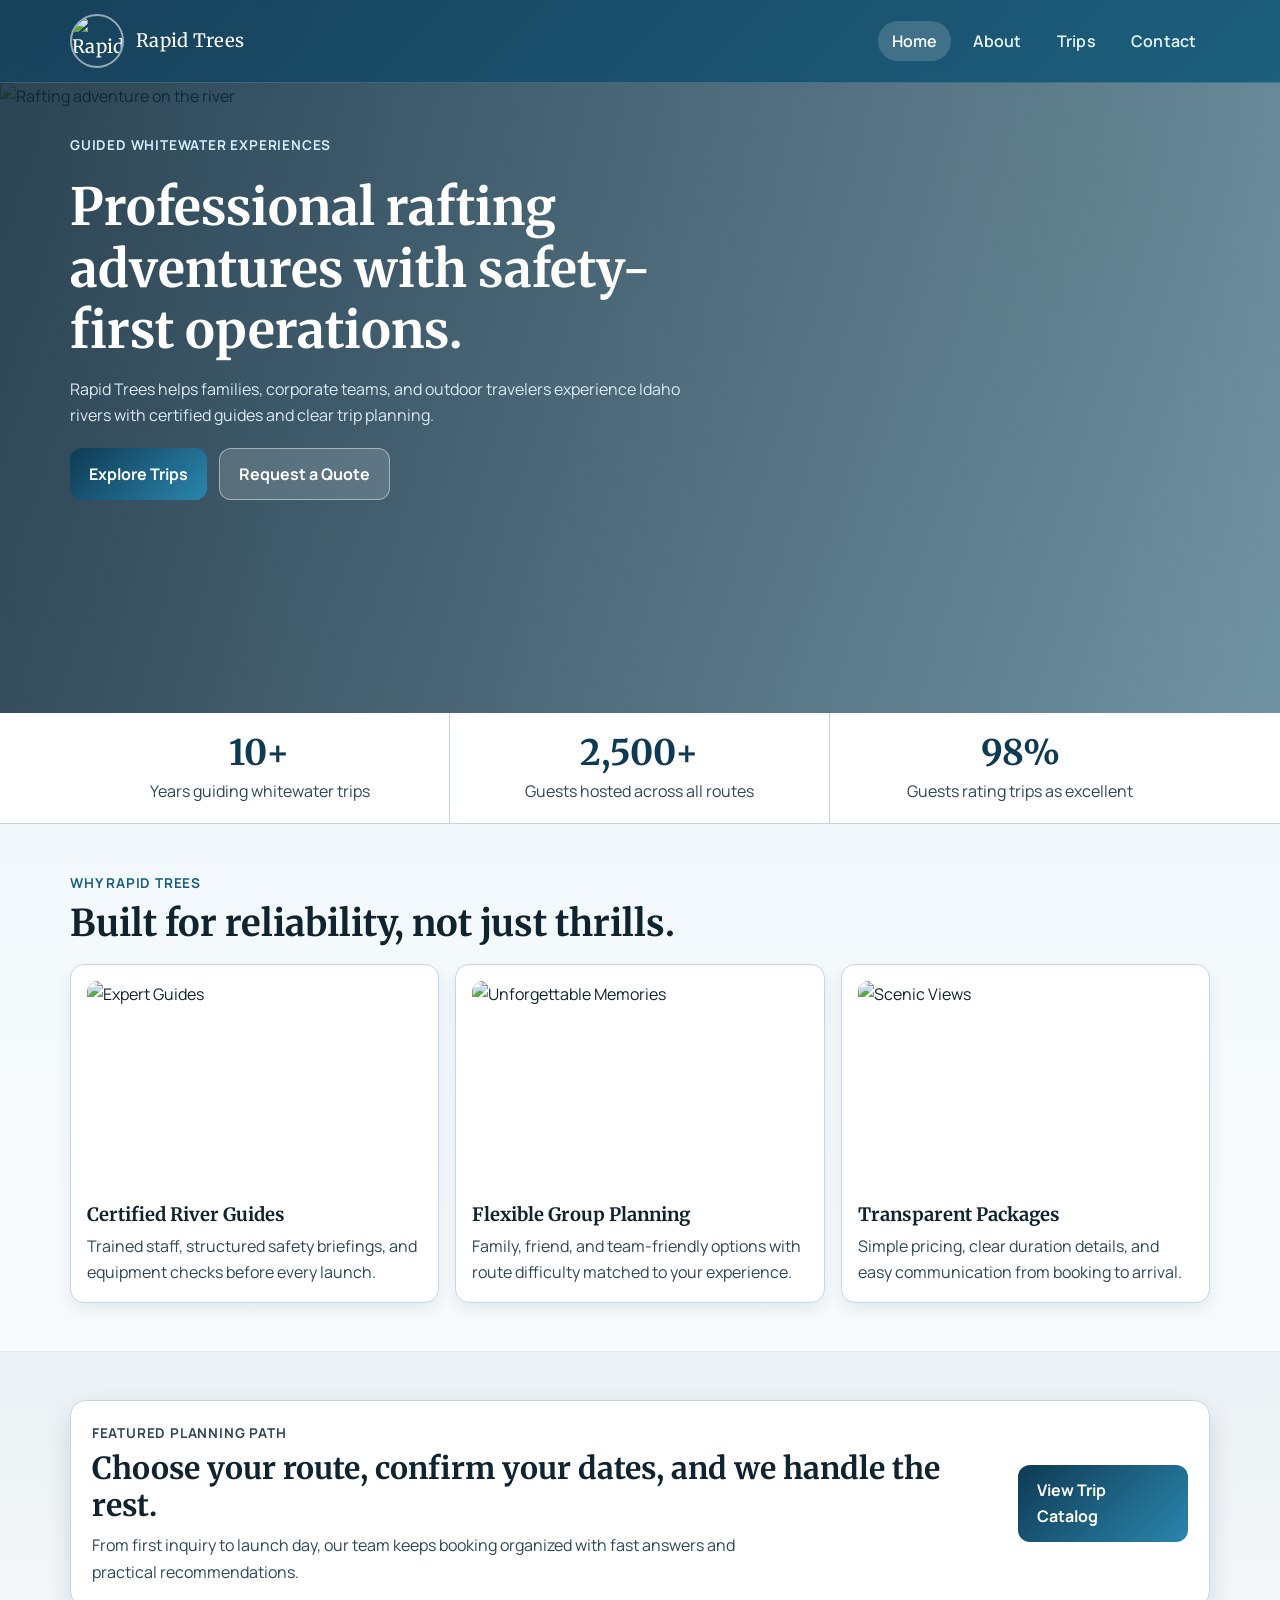
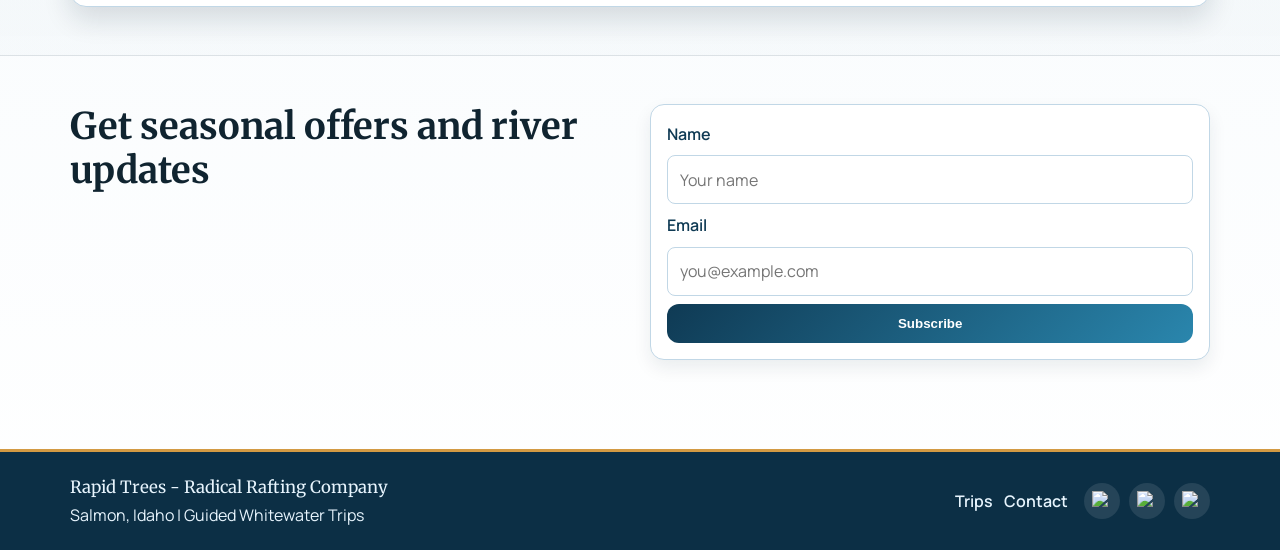
==== wwr/index.html @ a981e46c "updating the repo with more business like style." ====
<!DOCTYPE html>
<html lang="en">

<head>
    <meta charset="UTF-8">
    <meta name="viewport" content="width=device-width, initial-scale=1.0">
    <meta name="description"
      content="Rapid Trees Rafting offers professionally guided whitewater trips for families, teams, and adventure groups.">
    <meta name="author" content="Luciano Armando Vilete">
    <link rel="preconnect" href="https://fonts.googleapis.com">
    <link rel="preconnect" href="https://fonts.gstatic.com" crossorigin>
    <link
      href="https://fonts.googleapis.com/css2?family=Manrope:wght@400;500;600;700&family=Merriweather:wght@700&display=swap"
      rel="stylesheet">
    <link rel="stylesheet" href="styles/rafting.css">
    <title>Rapid Trees Rafting | Professional River Adventures</title>
</head>

<body>
    <header class="site-header">
        <div class="container header-content">
            <a class="logo" href="index.html">
                <img src="images/z-rapids-trees.jpg" alt="Rapid Trees logo">
                <span>Rapid Trees</span>
            </a>
            <nav class="site-nav" aria-label="Primary Navigation">
                <ul>
                    <li><a class="active" href="index.html">Home</a></li>
                    <li><a href="about.html">About</a></li>
                    <li><a href="trips.html">Trips</a></li>
                    <li><a href="contact.html">Contact</a></li>
                </ul>
            </nav>
        </div>
    </header>

    <main>
        <section class="home-hero">
            <img src="images/rafting27_1024.webp" alt="Rafting adventure on the river">
            <div class="hero-overlay"></div>
            <div class="container hero-content">
                <p class="eyebrow">Guided Whitewater Experiences</p>
                <h1>Professional rafting adventures with safety-first operations.</h1>
                <p>Rapid Trees helps families, corporate teams, and outdoor travelers experience Idaho rivers with
                    certified guides and clear trip planning.</p>
                <div class="hero-actions">
                    <a href="trips.html" class="btn btn-primary">Explore Trips</a>
                    <a href="contact.html" class="btn btn-outline">Request a Quote</a>
                </div>
            </div>
        </section>

        <section class="kpi-strip">
            <div class="container kpi-grid">
                <article>
                    <h2>10+</h2>
                    <p>Years guiding whitewater trips</p>
                </article>
                <article>
                    <h2>2,500+</h2>
                    <p>Guests hosted across all routes</p>
                </article>
                <article>
                    <h2>98%</h2>
                    <p>Guests rating trips as excellent</p>
                </article>
            </div>
        </section>

        <section class="section container">
            <div class="section-heading">
                <p class="eyebrow">Why Rapid Trees</p>
                <h2>Built for reliability, not just thrills.</h2>
            </div>
            <div class="feature-grid">
                <article class="feature-card">
                    <img src="images/rafting43_600.webp" alt="Expert Guides">
                    <h3>Certified River Guides</h3>
                    <p>Trained staff, structured safety briefings, and equipment checks before every launch.</p>
                </article>
                <article class="feature-card">
                    <img src="images/happy-adventurers.jpg" alt="Unforgettable Memories">
                    <h3>Flexible Group Planning</h3>
                    <p>Family, friend, and team-friendly options with route difficulty matched to your experience.</p>
                </article>
                <article class="feature-card">
                    <img src="images/z-rapids-trees.jpg" alt="Scenic Views">
                    <h3>Transparent Packages</h3>
                    <p>Simple pricing, clear duration details, and easy communication from booking to arrival.</p>
                </article>
            </div>
        </section>

        <section class="section section-muted">
            <div class="container split-panel">
                <div>
                    <p class="eyebrow">Featured Planning Path</p>
                    <h2>Choose your route, confirm your dates, and we handle the rest.</h2>
                    <p>From first inquiry to launch day, our team keeps booking organized with fast answers and
                        practical recommendations.</p>
                </div>
                <a href="trips.html" class="btn btn-primary">View Trip Catalog</a>
            </div>
        </section>

        <section class="section container newsletter">
            <div class="section-heading">
                <h2>Get seasonal offers and river updates</h2>
            </div>
            <form action="#" method="get">
                <label for="news-name">Name</label>
                <input type="text" id="news-name" name="news-name" required placeholder="Your name">
                <label for="news-email">Email</label>
                <input type="email" id="news-email" name="news-email" required placeholder="you@example.com">
                <button type="submit" class="btn btn-primary">Subscribe</button>
            </form>
        </section>
    </main>

    <footer class="site-footer">
        <div class="container footer-content">
            <div>
                <p class="footer-brand">Rapid Trees - Radical Rafting Company</p>
                <p>Salmon, Idaho | Guided Whitewater Trips</p>
            </div>
            <div class="footer-links">
                <a href="trips.html">Trips</a>
                <a href="contact.html">Contact</a>
            </div>
            <nav class="socialmedia" aria-label="Social Media">
                <a href="https://linkedin.com" target="_blank" rel="noopener noreferrer"><img
                      src="images/linkedin-logo.png" alt="LinkedIn"></a>
                <a href="https://instagram.com" target="_blank" rel="noopener noreferrer"><img
                      src="images/instagram-logo.png" alt="Instagram"></a>
                <a href="https://facebook.com" target="_blank" rel="noopener noreferrer"><img
                      src="images/facebook-logo.png" alt="Facebook"></a>
            </nav>
        </div>
    </footer>
</body>

</html>
---- wwr/styles/rafting.css ----
:root {
    --ink-900: #102430;
    --ink-700: #2e4757;
    --brand-900: #0f3a54;
    --brand-700: #1a5f82;
    --brand-500: #2a86ad;
    --accent: #d39a43;
    --surface-50: #f4f9fc;
    --surface-100: #eaf3fa;
    --surface-200: #d7e8f3;
    --panel: #ffffff;
    --line: #c1d7e6;
    --shadow: 0 12px 28px rgb(16 36 48 / 14%);
    --container: min(1140px, 92vw);
}

* {
    margin: 0;
    padding: 0;
    box-sizing: border-box;
}

body {
    font-family: "Manrope", "Segoe UI", sans-serif;
    color: var(--ink-900);
    line-height: 1.65;
    background:
        radial-gradient(circle at 12% 0%, rgb(42 134 173 / 12%), transparent 32%),
        radial-gradient(circle at 85% 8%, rgb(211 154 67 / 12%), transparent 30%),
        linear-gradient(180deg, var(--surface-100) 0%, var(--surface-50) 46%, #ffffff 100%);
}

img {
    max-width: 100%;
    display: block;
}

a {
    color: inherit;
}

h1,
h2,
h3 {
    font-family: "Merriweather", "Georgia", serif;
    line-height: 1.2;
    color: var(--ink-900);
}

.container {
    width: var(--container);
    margin: 0 auto;
}

.site-header {
    position: sticky;
    top: 0;
    z-index: 40;
    background: linear-gradient(135deg, rgb(15 58 84 / 96%), rgb(20 88 120 / 96%));
    border-bottom: 1px solid rgb(255 255 255 / 16%);
    backdrop-filter: blur(4px);
}

.header-content {
    min-height: 82px;
    display: flex;
    align-items: center;
    justify-content: space-between;
    gap: 1rem;
}

.logo {
    display: inline-flex;
    align-items: center;
    gap: 0.75rem;
    color: #fff;
    text-decoration: none;
    font-family: "Merriweather", "Georgia", serif;
    font-size: 1.15rem;
    letter-spacing: 0.3px;
}

.logo img {
    width: 54px;
    height: 54px;
    border-radius: 50%;
    border: 2px solid rgb(255 255 255 / 55%);
    object-fit: cover;
}

.site-nav ul {
    list-style: none;
    display: flex;
    flex-wrap: wrap;
    gap: 0.5rem;
}

.site-nav a {
    display: inline-block;
    padding: 0.45rem 0.85rem;
    text-decoration: none;
    border-radius: 999px;
    color: #e9f7ff;
    font-weight: 600;
    letter-spacing: 0.2px;
    transition: background-color 220ms ease, color 220ms ease;
}

.site-nav a:hover,
.site-nav a:focus-visible {
    background-color: rgb(211 154 67 / 95%);
    color: #12212d;
    outline: none;
}

.site-nav a.active {
    background-color: rgb(255 255 255 / 16%);
    color: #fff;
}

.section {
    padding: 3rem 0;
}

.section-muted {
    background: linear-gradient(180deg, rgb(15 58 84 / 5%), rgb(26 95 130 / 2%));
    border-top: 1px solid rgb(16 36 48 / 8%);
    border-bottom: 1px solid rgb(16 36 48 / 8%);
}

.section-heading {
    margin-bottom: 1.2rem;
}

.section-heading h2 {
    font-size: clamp(1.7rem, 3.1vw, 2.3rem);
}

.eyebrow {
    text-transform: uppercase;
    letter-spacing: 0.8px;
    font-weight: 700;
    font-size: 0.85rem;
    color: var(--brand-700);
    margin-bottom: 0.4rem;
}

.btn {
    display: inline-flex;
    align-items: center;
    justify-content: center;
    text-decoration: none;
    border: 0;
    border-radius: 12px;
    padding: 0.75rem 1.2rem;
    font-weight: 700;
    cursor: pointer;
    transition: transform 200ms ease, box-shadow 200ms ease, background-color 200ms ease;
}

.btn:hover,
.btn:focus-visible {
    transform: translateY(-2px);
    box-shadow: 0 8px 18px rgb(16 36 48 / 16%);
    outline: none;
}

.btn-primary {
    background: linear-gradient(135deg, var(--brand-900), var(--brand-500));
    color: #fff;
}

.btn-outline {
    background: rgb(255 255 255 / 15%);
    color: #fff;
    border: 1px solid rgb(255 255 255 / 45%);
}

.full-width {
    width: 100%;
}

.home-hero {
    position: relative;
    min-height: clamp(460px, 70vh, 680px);
    overflow: hidden;
}

.home-hero > img {
    position: absolute;
    inset: 0;
    width: 100%;
    height: 100%;
    object-fit: cover;
}

.hero-overlay {
    position: absolute;
    inset: 0;
    background: linear-gradient(100deg, rgb(11 37 53 / 84%), rgb(19 76 104 / 58%));
}

.hero-content {
    position: relative;
    z-index: 1;
    height: 100%;
    display: flex;
    flex-direction: column;
    justify-content: center;
    gap: 0.9rem;
    color: #f3fbff;
    padding: 3.2rem 0;
}

.hero-content .eyebrow {
    color: #d2ecff;
}

.hero-content h1 {
    color: #fff;
    font-size: clamp(2rem, 4vw, 3.3rem);
    max-width: 18ch;
}

.hero-content p {
    max-width: 62ch;
    color: #dbeaf3;
}

.hero-actions {
    margin-top: 0.3rem;
    display: flex;
    flex-wrap: wrap;
    gap: 0.7rem;
}

.kpi-strip {
    background: #fff;
    border-bottom: 1px solid var(--line);
}

.kpi-grid {
    display: grid;
    grid-template-columns: repeat(3, 1fr);
}

.kpi-grid article {
    text-align: center;
    padding: 1.2rem 0.9rem;
    border-right: 1px solid var(--line);
}

.kpi-grid article:last-child {
    border-right: 0;
}

.kpi-grid h2 {
    font-size: clamp(1.65rem, 3vw, 2.2rem);
    color: var(--brand-900);
    margin-bottom: 0.2rem;
}

.kpi-grid p {
    color: var(--ink-700);
}

.feature-grid {
    display: grid;
    grid-template-columns: repeat(3, 1fr);
    gap: 1rem;
}

.feature-card {
    background: var(--panel);
    border: 1px solid var(--line);
    border-radius: 14px;
    padding: 1rem;
    box-shadow: 0 7px 16px rgb(16 36 48 / 8%);
    transition: transform 220ms ease, box-shadow 220ms ease;
}

.feature-card:hover {
    transform: translateY(-4px);
    box-shadow: 0 12px 22px rgb(16 36 48 / 15%);
}

.feature-card img {
    width: 100%;
    aspect-ratio: 16 / 10;
    object-fit: cover;
    border-radius: 10px;
    margin-bottom: 0.8rem;
}

.feature-card h3 {
    margin-bottom: 0.45rem;
    font-size: 1.15rem;
}

.feature-card p {
    color: var(--ink-700);
}

.split-panel {
    background: #fff;
    border: 1px solid var(--line);
    border-radius: 16px;
    box-shadow: var(--shadow);
    padding: 1.3rem;
    display: flex;
    align-items: center;
    justify-content: space-between;
    gap: 1rem;
}

.split-panel h2 {
    margin-bottom: 0.55rem;
    font-size: clamp(1.4rem, 2.6vw, 1.9rem);
}

.split-panel p {
    color: var(--ink-700);
    max-width: 70ch;
}

.newsletter {
    display: grid;
    grid-template-columns: 1fr 1fr;
    gap: 1.3rem;
    align-items: start;
}

.newsletter form {
    background: #fff;
    border: 1px solid var(--line);
    border-radius: 14px;
    box-shadow: 0 8px 18px rgb(16 36 48 / 8%);
    padding: 1rem;
    display: grid;
    gap: 0.5rem;
}

.newsletter label {
    font-weight: 600;
    color: var(--brand-900);
}

.newsletter input {
    border: 1px solid var(--line);
    border-radius: 8px;
    padding: 0.65rem 0.7rem;
    font: inherit;
}

.newsletter input:focus-visible {
    outline: 2px solid rgb(42 134 173 / 42%);
    border-color: var(--brand-500);
}

.page-banner {
    padding: 3.1rem 0;
    background:
        linear-gradient(100deg, rgb(15 58 84 / 90%), rgb(26 95 130 / 86%)),
        linear-gradient(180deg, var(--brand-900), var(--brand-700));
    color: #f4fbff;
}

.page-banner h1 {
    font-size: clamp(2rem, 4vw, 2.9rem);
    color: #fff;
    margin-bottom: 0.6rem;
}

.page-banner p {
    max-width: 66ch;
    color: #d8ebf7;
}

.page-banner .eyebrow {
    color: #dbecf8;
}

.about-grid {
    display: grid;
    grid-template-columns: 1fr 1fr;
    gap: 1.3rem;
    align-items: center;
}

.about-grid img {
    border-radius: 14px;
    border: 1px solid var(--line);
    box-shadow: var(--shadow);
}

.about-grid article p {
    color: var(--ink-700);
    margin-top: 0.7rem;
}

.value-grid {
    display: grid;
    grid-template-columns: repeat(3, 1fr);
    gap: 1rem;
}

.value-card {
    background: #fff;
    border: 1px solid var(--line);
    border-radius: 12px;
    padding: 1rem;
}

.value-card h3 {
    margin-bottom: 0.4rem;
    font-size: 1.15rem;
}

.value-card p {
    color: var(--ink-700);
}

.adventure-grid {
    display: grid;
    grid-template-columns: repeat(5, 1fr);
    gap: 0.8rem;
}

.adventure-grid figure {
    background: #fff;
    border: 1px solid var(--line);
    border-radius: 11px;
    overflow: hidden;
}

.adventure-grid img {
    width: 100%;
    height: 150px;
    object-fit: cover;
}

.adventure-grid figcaption {
    padding: 0.6rem;
    font-size: 0.93rem;
    font-weight: 600;
    color: var(--ink-700);
}

.trips-grid {
    display: grid;
    grid-template-columns: repeat(3, 1fr);
    gap: 1rem;
}

.trip-card {
    background: #fff;
    border: 1px solid var(--line);
    border-radius: 14px;
    overflow: hidden;
    box-shadow: 0 8px 18px rgb(16 36 48 / 9%);
}

.trip-card img {
    width: 100%;
    height: 220px;
    object-fit: cover;
}

.trip-info {
    padding: 1rem;
}

.trip-head {
    display: flex;
    align-items: center;
    justify-content: space-between;
    gap: 0.65rem;
    margin-bottom: 0.45rem;
}

.trip-head h2 {
    font-size: 1.35rem;
}

.trip-info p {
    color: var(--ink-700);
}

.trip-info ul {
    margin-top: 0.6rem;
    padding-left: 1.1rem;
    color: var(--ink-900);
}

.trip-info li {
    margin-bottom: 0.25rem;
}

.badge {
    border-radius: 999px;
    padding: 0.28rem 0.65rem;
    font-size: 0.78rem;
    font-weight: 700;
    color: #fff;
    white-space: nowrap;
}

.level-easy {
    background-color: #2f9258;
}

.level-medium {
    background-color: #9f701e;
}

.level-hard {
    background-color: #a53f3a;
}

.table-wrap {
    overflow-x: auto;
}

.table-wrap h2 {
    margin-bottom: 0.9rem;
}

table {
    width: 100%;
    border-collapse: collapse;
    background: #fff;
    border: 1px solid var(--line);
    box-shadow: 0 8px 16px rgb(16 36 48 / 8%);
}

th,
td {
    text-align: left;
    padding: 0.75rem 0.8rem;
    border-bottom: 1px solid var(--line);
}

th {
    background-color: var(--brand-900);
    color: #fff;
}

tr:nth-child(even) {
    background-color: #f8fcff;
}

.booking-panel {
    background: #fff;
    border: 1px solid var(--line);
    border-left: 5px solid var(--accent);
    border-radius: 14px;
    box-shadow: var(--shadow);
    padding: 1.2rem;
}

.booking-panel h2 {
    margin-bottom: 0.5rem;
}

.booking-panel p {
    color: var(--ink-700);
    margin-bottom: 1rem;
}

.contact-layout {
    display: grid;
    grid-template-columns: 1fr 1fr;
    gap: 1rem;
    align-items: start;
}

.info-panel,
.form-panel {
    background: #fff;
    border: 1px solid var(--line);
    border-radius: 14px;
    padding: 1rem;
    box-shadow: 0 8px 16px rgb(16 36 48 / 8%);
}

.info-panel h2,
.form-panel h2 {
    margin-bottom: 0.6rem;
}

address {
    font-style: normal;
    color: var(--ink-700);
}

address a {
    color: var(--brand-900);
    font-weight: 700;
    text-decoration-color: rgb(15 58 84 / 35%);
    text-underline-offset: 3px;
}

.map-container {
    margin-top: 0.85rem;
}

.map-container iframe {
    width: 100%;
    border: 1px solid var(--line);
    border-radius: 10px;
}

.form-row {
    margin-bottom: 0.7rem;
}

.form-row label,
.checkbox-row label,
.radio-group legend {
    font-weight: 600;
    color: var(--brand-900);
}

.form-row input,
.form-row textarea {
    width: 100%;
    border: 1px solid var(--line);
    border-radius: 8px;
    padding: 0.62rem 0.66rem;
    font: inherit;
}

.form-row textarea {
    resize: vertical;
}

.form-row input:focus-visible,
.form-row textarea:focus-visible {
    outline: 2px solid rgb(42 134 173 / 35%);
    border-color: var(--brand-500);
}

.radio-group {
    border: 1px solid var(--line);
    border-radius: 10px;
    padding: 0.7rem;
    margin-bottom: 0.8rem;
}

.radio-group label {
    display: block;
    color: var(--ink-700);
    margin-top: 0.4rem;
}

.radio-group input,
.checkbox-row input {
    margin-right: 0.35rem;
}

.checkbox-row {
    margin-bottom: 0.85rem;
}

.serve-grid {
    display: grid;
    grid-template-columns: repeat(3, 1fr);
    gap: 0.8rem;
}

.serve-grid img {
    width: 100%;
    height: 220px;
    object-fit: cover;
    border-radius: 12px;
    border: 1px solid var(--line);
}

.site-footer {
    background: #0c2f45;
    color: #e7f4fd;
    border-top: 3px solid var(--accent);
    margin-top: 2.6rem;
}

.footer-content {
    min-height: 98px;
    display: grid;
    grid-template-columns: 1.2fr auto auto;
    gap: 1rem;
    align-items: center;
    padding: 1rem 0;
}

.footer-brand {
    font-family: "Merriweather", "Georgia", serif;
    font-size: 1.05rem;
}

.footer-links {
    display: flex;
    gap: 0.7rem;
    flex-wrap: wrap;
}

.footer-links a {
    color: #e7f4fd;
    text-decoration: none;
    font-weight: 600;
}

.footer-links a:hover,
.footer-links a:focus-visible {
    text-decoration: underline;
    text-underline-offset: 3px;
}

.socialmedia {
    display: flex;
    gap: 0.55rem;
}

.socialmedia a {
    width: 36px;
    height: 36px;
    display: inline-flex;
    align-items: center;
    justify-content: center;
    border-radius: 50%;
    background-color: rgb(255 255 255 / 10%);
}

.socialmedia a:hover,
.socialmedia a:focus-visible {
    background-color: rgb(255 255 255 / 22%);
    outline: none;
}

.socialmedia img {
    width: 20px;
    height: 20px;
}

@media (max-width: 980px) {
    .header-content {
        min-height: auto;
        padding: 0.8rem 0;
        flex-direction: column;
        align-items: flex-start;
    }

    .feature-grid,
    .value-grid {
        grid-template-columns: repeat(2, 1fr);
    }

    .newsletter,
    .about-grid,
    .trips-grid,
    .contact-layout {
        grid-template-columns: 1fr;
    }

    .adventure-grid {
        grid-template-columns: repeat(3, 1fr);
    }

    .split-panel {
        flex-direction: column;
        align-items: flex-start;
    }

    .footer-content {
        grid-template-columns: 1fr;
        align-items: flex-start;
    }
}

@media (max-width: 680px) {
    .site-nav ul {
        width: 100%;
        gap: 0.4rem;
    }

    .site-nav a {
        font-size: 0.93rem;
    }

    .home-hero {
        min-height: 540px;
    }

    .hero-content h1 {
        font-size: clamp(1.7rem, 7vw, 2.3rem);
    }

    .kpi-grid {
        grid-template-columns: 1fr;
    }

    .kpi-grid article {
        border-right: 0;
        border-bottom: 1px solid var(--line);
    }

    .kpi-grid article:last-child {
        border-bottom: 0;
    }

    .feature-grid,
    .value-grid,
    .adventure-grid,
    .serve-grid {
        grid-template-columns: 1fr;
    }

    .adventure-grid img,
    .serve-grid img {
        height: 210px;
    }
}
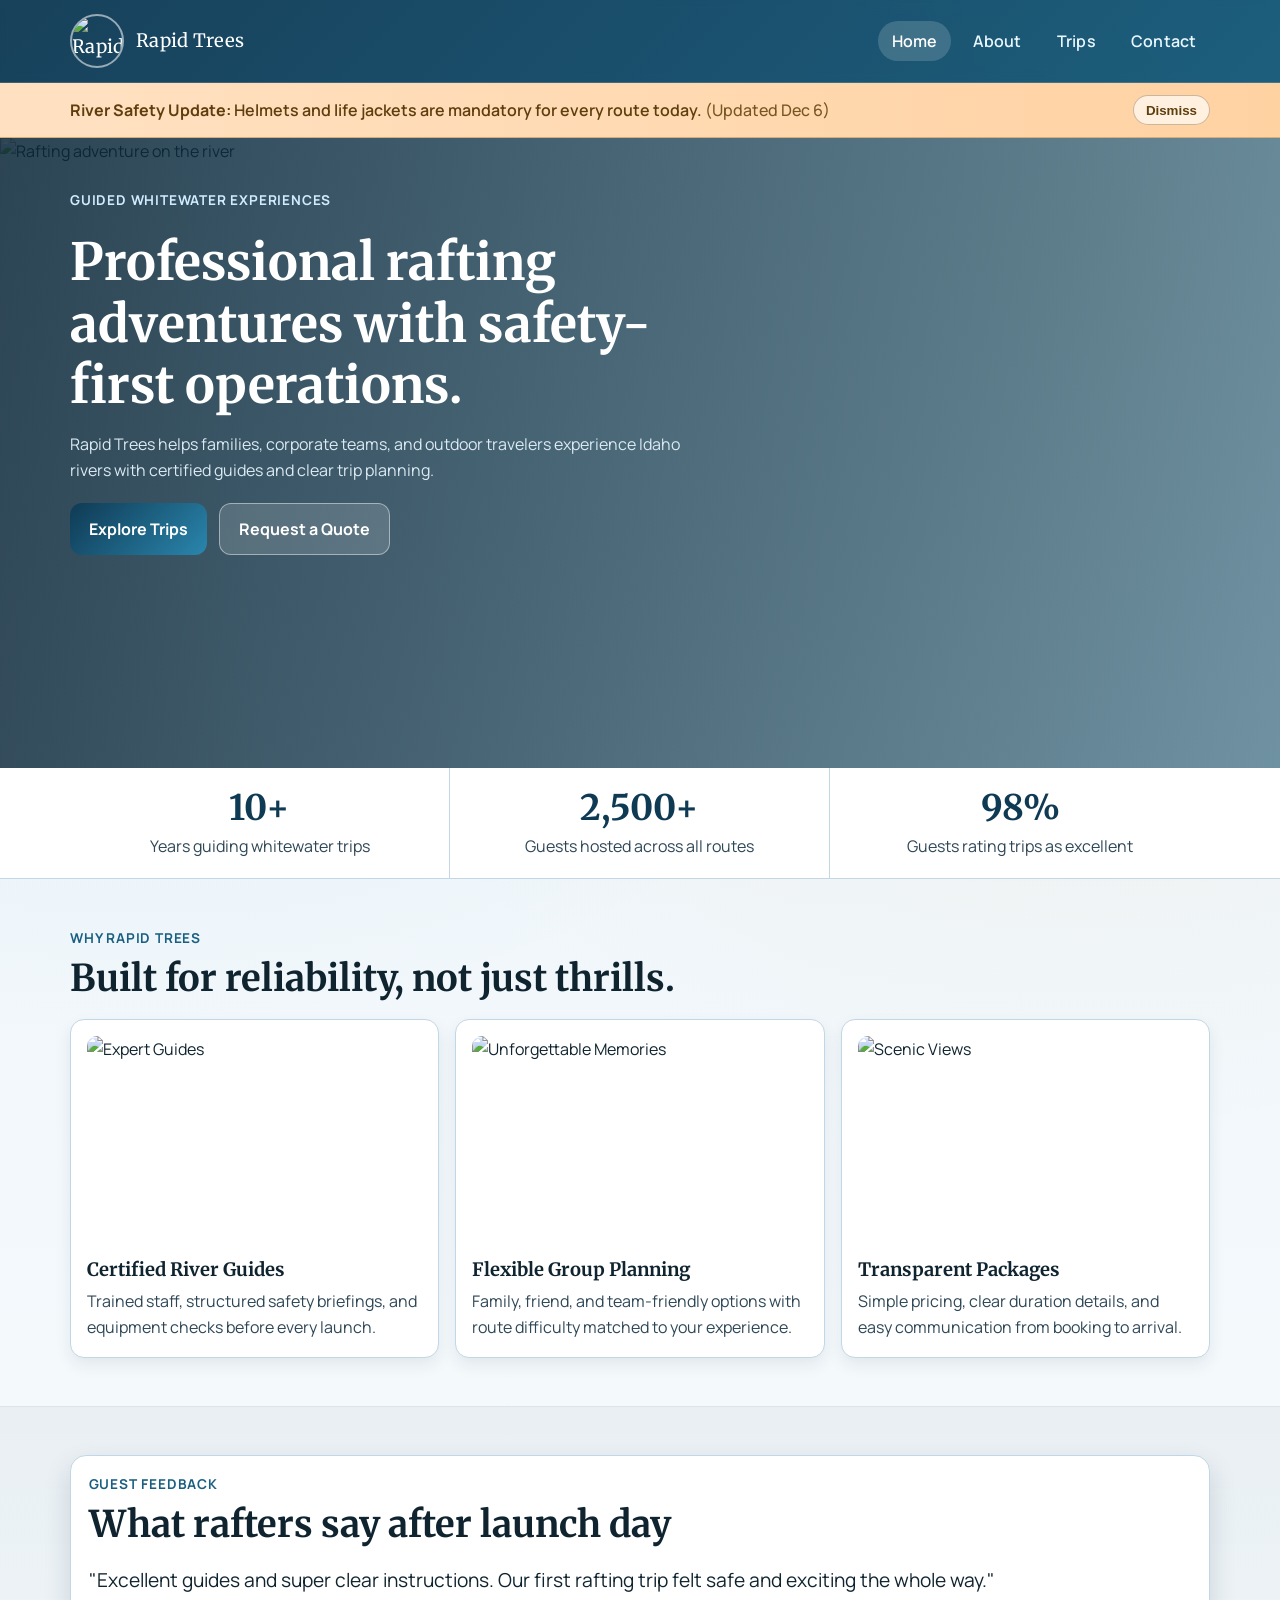
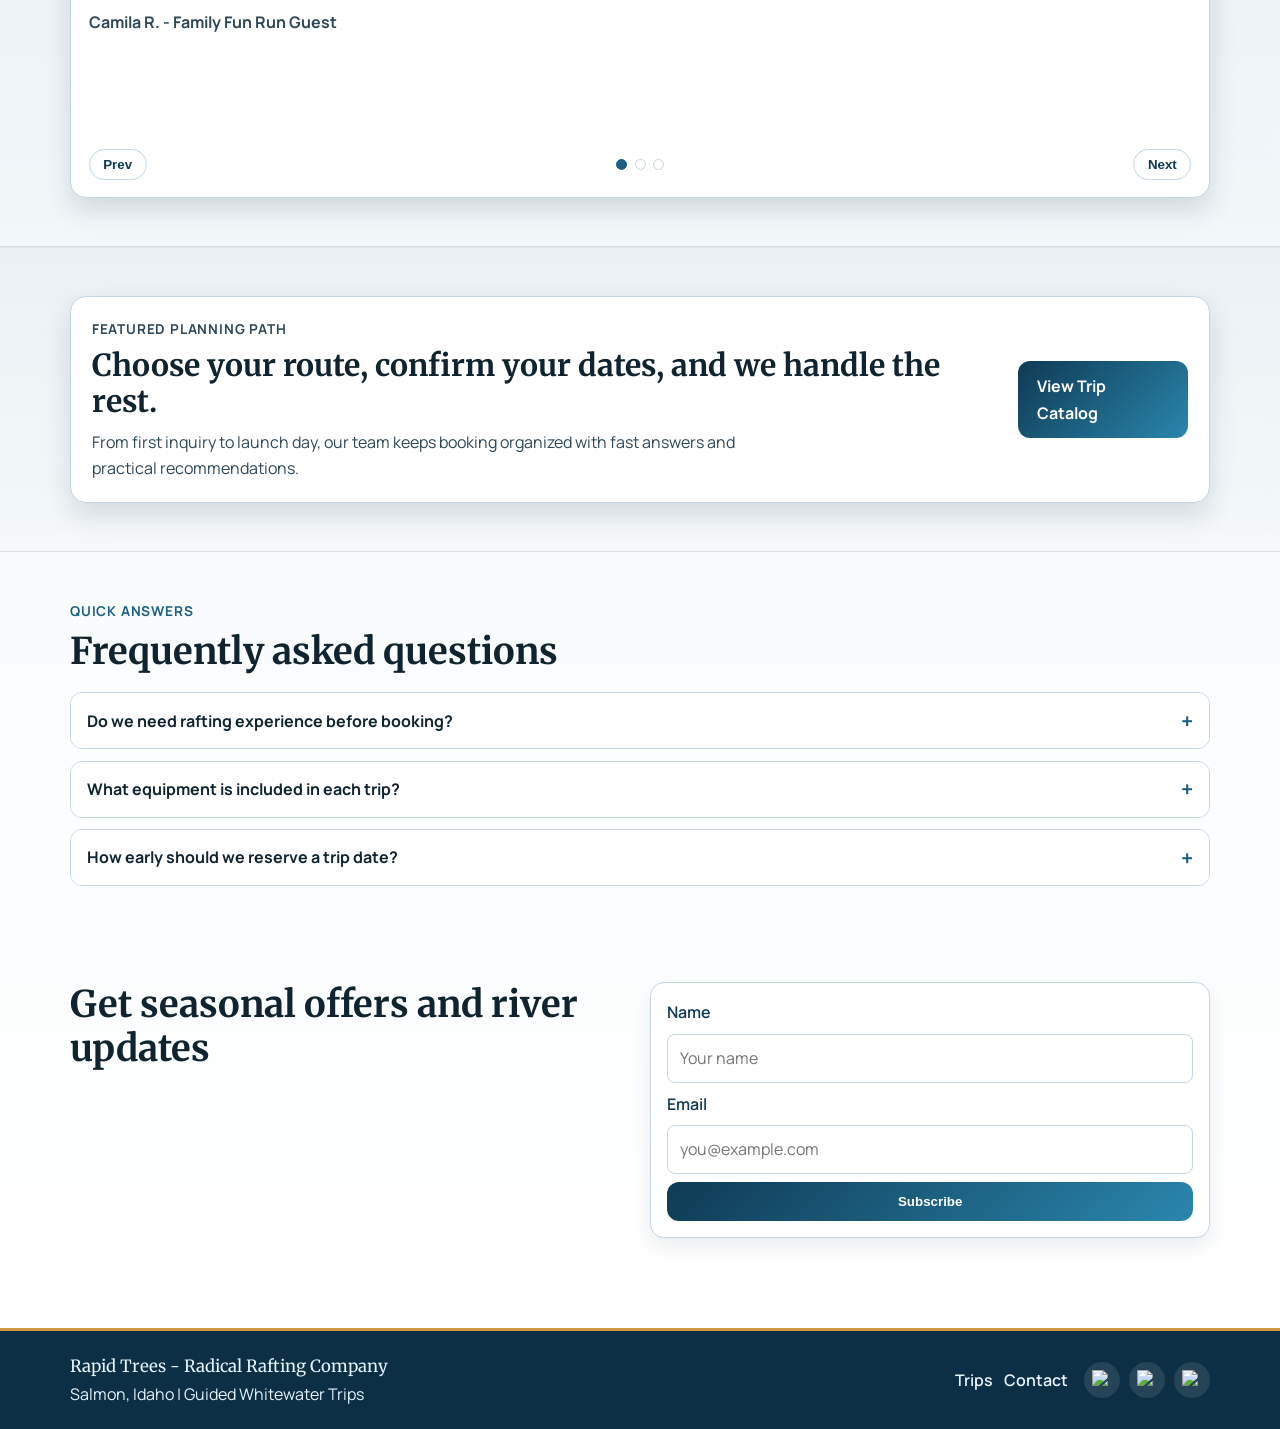
==== commit 38c5640b: "javascript improvements" ====
--- a/wwr/index.html
+++ b/wwr/index.html
@@ -23,7 +23,13 @@
                 <img src="images/z-rapids-trees.jpg" alt="Rapid Trees logo">
                 <span>Rapid Trees</span>
             </a>
-            <nav class="site-nav" aria-label="Primary Navigation">
+            <button class="nav-toggle" type="button" aria-expanded="false" aria-controls="primary-navigation">
+                <span class="sr-only">Toggle navigation</span>
+                <span class="nav-toggle-bar"></span>
+                <span class="nav-toggle-bar"></span>
+                <span class="nav-toggle-bar"></span>
+            </button>
+            <nav id="primary-navigation" class="site-nav" aria-label="Primary Navigation">
                 <ul>
                     <li><a class="active" href="index.html">Home</a></li>
                     <li><a href="about.html">About</a></li>
@@ -33,6 +39,13 @@
             </nav>
         </div>
     </header>
+    <section class="safety-alert" data-safety-alert>
+        <div class="container safety-alert-content">
+            <p><strong>River Safety Update:</strong> <span data-alert-message>Loading latest river guidance...</span>
+                <span class="alert-date" data-alert-date></span></p>
+            <button type="button" class="alert-dismiss" data-alert-dismiss aria-label="Dismiss safety alert">Dismiss</button>
+        </div>
+    </section>
 
     <main>
         <section class="home-hero">
@@ -92,6 +105,44 @@
         </section>
 
         <section class="section section-muted">
+            <div class="container testimonial-carousel" data-carousel>
+                <div class="section-heading">
+                    <p class="eyebrow">Guest Feedback</p>
+                    <h2>What rafters say after launch day</h2>
+                </div>
+                <div class="carousel-track">
+                    <article class="carousel-slide is-active" data-slide aria-hidden="false">
+                        <blockquote>"Excellent guides and super clear instructions. Our first rafting trip felt safe
+                            and exciting the whole way."</blockquote>
+                        <p class="quote-author">Camila R. - Family Fun Run Guest</p>
+                    </article>
+                    <article class="carousel-slide" data-slide aria-hidden="true">
+                        <blockquote>"Our company team loved the Canyon Explorer package. Great pacing, professional
+                            crew, and smooth logistics."</blockquote>
+                        <p class="quote-author">Jordan M. - Team Coordinator</p>
+                    </article>
+                    <article class="carousel-slide" data-slide aria-hidden="true">
+                        <blockquote>"Rapid Fury was intense and perfectly managed. You can tell safety discipline is a
+                            real priority here."</blockquote>
+                        <p class="quote-author">Diego L. - Experienced Rafter</p>
+                    </article>
+                </div>
+                <div class="carousel-controls">
+                    <button type="button" class="carousel-btn" data-carousel-prev aria-label="Previous testimonial">Prev</button>
+                    <div class="carousel-dots" role="tablist" aria-label="Testimonials">
+                        <button type="button" class="carousel-dot is-active" data-carousel-dot data-slide-index="0"
+                          aria-label="Go to testimonial 1" aria-selected="true"></button>
+                        <button type="button" class="carousel-dot" data-carousel-dot data-slide-index="1"
+                          aria-label="Go to testimonial 2" aria-selected="false"></button>
+                        <button type="button" class="carousel-dot" data-carousel-dot data-slide-index="2"
+                          aria-label="Go to testimonial 3" aria-selected="false"></button>
+                    </div>
+                    <button type="button" class="carousel-btn" data-carousel-next aria-label="Next testimonial">Next</button>
+                </div>
+            </div>
+        </section>
+
+        <section class="section section-muted">
             <div class="container split-panel">
                 <div>
                     <p class="eyebrow">Featured Planning Path</p>
@@ -103,11 +154,50 @@
             </div>
         </section>
 
+        <section class="section container faq-section">
+            <div class="section-heading">
+                <p class="eyebrow">Quick Answers</p>
+                <h2>Frequently asked questions</h2>
+            </div>
+            <div class="faq-list">
+                <article class="faq-item">
+                    <button class="faq-question" type="button" aria-expanded="false">
+                        <span>Do we need rafting experience before booking?</span>
+                        <span class="faq-icon" aria-hidden="true">+</span>
+                    </button>
+                    <div class="faq-answer" hidden>
+                        <p>No previous experience is required for our beginner and intermediate packages. We brief
+                            every group before launch and match routes to your comfort level.</p>
+                    </div>
+                </article>
+                <article class="faq-item">
+                    <button class="faq-question" type="button" aria-expanded="false">
+                        <span>What equipment is included in each trip?</span>
+                        <span class="faq-icon" aria-hidden="true">+</span>
+                    </button>
+                    <div class="faq-answer" hidden>
+                        <p>Every package includes helmets, life jackets, paddles, and guide support. We also provide
+                            a pre-trip safety checklist so your group knows what to bring.</p>
+                    </div>
+                </article>
+                <article class="faq-item">
+                    <button class="faq-question" type="button" aria-expanded="false">
+                        <span>How early should we reserve a trip date?</span>
+                        <span class="faq-icon" aria-hidden="true">+</span>
+                    </button>
+                    <div class="faq-answer" hidden>
+                        <p>We recommend booking at least two weeks in advance for weekends and group trips so you can
+                            secure your preferred river and departure window.</p>
+                    </div>
+                </article>
+            </div>
+        </section>
+
         <section class="section container newsletter">
             <div class="section-heading">
                 <h2>Get seasonal offers and river updates</h2>
             </div>
-            <form action="#" method="get">
+            <form action="#" method="get" class="needs-validation" novalidate>
                 <label for="news-name">Name</label>
                 <input type="text" id="news-name" name="news-name" required placeholder="Your name">
                 <label for="news-email">Email</label>
@@ -137,6 +227,8 @@
             </nav>
         </div>
     </footer>
+    <button type="button" class="back-to-top" aria-label="Back to top">Top</button>
+    <script src="scripts/main.js" defer></script>
 </body>
 
 </html>
--- a/wwr/styles/rafting.css
+++ b/wwr/styles/rafting.css
@@ -20,6 +20,10 @@
     box-sizing: border-box;
 }
 
+html {
+    scroll-behavior: smooth;
+}
+
 body {
     font-family: "Manrope", "Segoe UI", sans-serif;
     color: var(--ink-900);
@@ -39,6 +43,17 @@
     color: inherit;
 }
 
+.sr-only {
+    position: absolute;
+    width: 1px;
+    height: 1px;
+    padding: 0;
+    margin: -1px;
+    overflow: hidden;
+    clip: rect(0, 0, 0, 0);
+    border: 0;
+}
+
 h1,
 h2,
 h3 {
@@ -86,6 +101,52 @@
     border-radius: 50%;
     border: 2px solid rgb(255 255 255 / 55%);
     object-fit: cover;
+}
+
+.nav-toggle {
+    display: none;
+    border: 1px solid rgb(255 255 255 / 34%);
+    border-radius: 10px;
+    background-color: rgb(255 255 255 / 8%);
+    width: 44px;
+    height: 40px;
+    align-items: center;
+    justify-content: center;
+    flex-direction: column;
+    gap: 0.26rem;
+    transition: background-color 220ms ease, border-color 220ms ease;
+}
+
+.nav-toggle:focus-visible,
+.nav-toggle:hover {
+    outline: none;
+    background-color: rgb(255 255 255 / 18%);
+}
+
+.nav-toggle-bar {
+    width: 18px;
+    height: 2px;
+    border-radius: 999px;
+    background-color: #fff;
+    transform-origin: center;
+    transition: transform 240ms ease, opacity 180ms ease;
+}
+
+.nav-toggle.is-open {
+    border-color: rgb(255 255 255 / 55%);
+}
+
+.nav-toggle.is-open .nav-toggle-bar:nth-child(2) {
+    transform: translateY(6px) rotate(45deg);
+}
+
+.nav-toggle.is-open .nav-toggle-bar:nth-child(3) {
+    opacity: 0;
+    transform: scaleX(0.25);
+}
+
+.nav-toggle.is-open .nav-toggle-bar:nth-child(4) {
+    transform: translateY(-6px) rotate(-45deg);
 }
 
 .site-nav ul {
@@ -118,6 +179,60 @@
     color: #fff;
 }
 
+.safety-alert {
+    background: linear-gradient(90deg, #ffefcf, #ffe2ad);
+    border-bottom: 1px solid #e6c384;
+}
+
+.safety-alert-content {
+    min-height: 54px;
+    display: flex;
+    align-items: center;
+    justify-content: space-between;
+    gap: 0.8rem;
+    padding: 0.5rem 0;
+}
+
+.safety-alert p {
+    font-weight: 600;
+    color: #5f3e0d;
+}
+
+.alert-date {
+    font-weight: 500;
+    color: #765521;
+}
+
+.alert-dismiss {
+    border: 1px solid rgb(95 62 13 / 32%);
+    border-radius: 999px;
+    background: rgb(255 255 255 / 66%);
+    color: #5f3e0d;
+    font-weight: 700;
+    padding: 0.38rem 0.75rem;
+    cursor: pointer;
+}
+
+.alert-dismiss:hover,
+.alert-dismiss:focus-visible {
+    outline: none;
+    background: rgb(255 255 255 / 88%);
+}
+
+.safety-alert.alert-warning {
+    background: linear-gradient(90deg, #ffe1c2, #ffd2a2);
+    border-bottom-color: #dbac73;
+}
+
+.safety-alert.alert-caution {
+    background: linear-gradient(90deg, #ffe8db, #ffd6c8);
+    border-bottom-color: #ddab95;
+}
+
+.safety-alert.is-hidden {
+    display: none;
+}
+
 .section {
     padding: 3rem 0;
 }
@@ -323,6 +438,102 @@
     max-width: 70ch;
 }
 
+.testimonial-carousel {
+    background: #fff;
+    border: 1px solid var(--line);
+    border-radius: 16px;
+    box-shadow: var(--shadow);
+    padding: 1.1rem;
+}
+
+.carousel-track {
+    position: relative;
+    min-height: 170px;
+}
+
+.carousel-slide {
+    display: none;
+}
+
+.carousel-slide.is-active {
+    display: block;
+    animation: fade-in 320ms ease;
+}
+
+.carousel-slide blockquote {
+    font-size: clamp(1.05rem, 2vw, 1.2rem);
+    color: var(--ink-900);
+    margin-bottom: 0.85rem;
+    line-height: 1.55;
+}
+
+.quote-author {
+    color: var(--ink-700);
+    font-weight: 700;
+}
+
+.carousel-controls {
+    margin-top: 0.85rem;
+    display: flex;
+    align-items: center;
+    justify-content: space-between;
+    gap: 0.7rem;
+}
+
+.carousel-btn {
+    border: 1px solid var(--line);
+    border-radius: 999px;
+    background: #fff;
+    color: var(--brand-900);
+    font-weight: 700;
+    padding: 0.42rem 0.85rem;
+    cursor: pointer;
+}
+
+.carousel-btn:hover,
+.carousel-btn:focus-visible {
+    outline: none;
+    border-color: var(--brand-700);
+}
+
+.carousel-dots {
+    display: flex;
+    align-items: center;
+    gap: 0.45rem;
+}
+
+.carousel-dot {
+    width: 11px;
+    height: 11px;
+    border-radius: 50%;
+    border: 1px solid var(--line);
+    background: #fff;
+    cursor: pointer;
+}
+
+.carousel-dot.is-active {
+    background: var(--brand-700);
+    border-color: var(--brand-700);
+}
+
+.carousel-dot:hover,
+.carousel-dot:focus-visible {
+    outline: none;
+    border-color: var(--brand-700);
+}
+
+@keyframes fade-in {
+    from {
+        opacity: 0;
+        transform: translateY(3px);
+    }
+
+    to {
+        opacity: 1;
+        transform: translateY(0);
+    }
+}
+
 .newsletter {
     display: grid;
     grid-template-columns: 1fr 1fr;
@@ -355,6 +566,74 @@
 .newsletter input:focus-visible {
     outline: 2px solid rgb(42 134 173 / 42%);
     border-color: var(--brand-500);
+}
+
+.faq-list {
+    display: grid;
+    gap: 0.7rem;
+}
+
+.faq-item {
+    background: #fff;
+    border: 1px solid var(--line);
+    border-radius: 12px;
+    overflow: clip;
+}
+
+.faq-question {
+    width: 100%;
+    border: 0;
+    background: #fff;
+    font: inherit;
+    color: var(--ink-900);
+    display: flex;
+    justify-content: space-between;
+    align-items: center;
+    gap: 0.8rem;
+    padding: 0.9rem 1rem;
+    text-align: left;
+    font-weight: 700;
+    cursor: pointer;
+}
+
+.faq-question:hover,
+.faq-question:focus-visible {
+    background: #f8fcff;
+    outline: none;
+}
+
+.faq-question[aria-expanded="true"] {
+    border-bottom: 1px solid var(--line);
+}
+
+.faq-question[aria-expanded="true"] .faq-icon {
+    transform: rotate(45deg);
+}
+
+.faq-icon {
+    font-size: 1.35rem;
+    line-height: 1;
+    color: var(--brand-700);
+    transition: transform 220ms ease;
+}
+
+.faq-answer {
+    display: grid;
+    grid-template-rows: 0fr;
+    padding: 0 1rem;
+    color: var(--ink-700);
+    opacity: 0;
+    transition: grid-template-rows 260ms ease, padding 260ms ease, opacity 220ms ease;
+}
+
+.faq-answer > * {
+    overflow: hidden;
+}
+
+.faq-answer.is-open {
+    grid-template-rows: 1fr;
+    padding: 0.75rem 1rem 1rem;
+    opacity: 1;
 }
 
 .page-banner {
@@ -452,12 +731,303 @@
     gap: 1rem;
 }
 
+.trip-filters {
+    display: grid;
+    gap: 0.9rem;
+}
+
+.filter-result-text {
+    color: var(--ink-700);
+}
+
+.filter-group {
+    display: flex;
+    flex-wrap: wrap;
+    gap: 0.6rem;
+}
+
+.filter-chip {
+    border: 1px solid var(--line);
+    border-radius: 999px;
+    background: #fff;
+    color: var(--brand-900);
+    font-weight: 700;
+    padding: 0.45rem 0.85rem;
+    cursor: pointer;
+    transition: background-color 220ms ease, color 220ms ease, border-color 220ms ease;
+}
+
+.filter-chip:hover,
+.filter-chip:focus-visible {
+    outline: none;
+    border-color: var(--brand-700);
+}
+
+.filter-chip.is-active {
+    background: linear-gradient(135deg, var(--brand-900), var(--brand-500));
+    color: #fff;
+    border-color: transparent;
+}
+
+.weather-widget {
+    padding-top: 0;
+}
+
+.weather-note {
+    color: var(--ink-700);
+}
+
+.weather-panel {
+    background: #fff;
+    border: 1px solid var(--line);
+    border-radius: 14px;
+    box-shadow: 0 8px 16px rgb(16 36 48 / 8%);
+    padding: 1rem;
+}
+
+.weather-status {
+    color: var(--brand-900);
+    font-weight: 700;
+    margin-bottom: 0.8rem;
+}
+
+.weather-stats {
+    display: grid;
+    grid-template-columns: repeat(4, 1fr);
+    gap: 0.65rem;
+}
+
+.weather-stats div {
+    border: 1px solid var(--line);
+    border-radius: 10px;
+    background: #f9fcff;
+    padding: 0.7rem;
+}
+
+.weather-stats dt {
+    color: var(--ink-700);
+    font-size: 0.85rem;
+    margin-bottom: 0.2rem;
+}
+
+.weather-stats dd {
+    margin: 0;
+    font-weight: 700;
+    color: var(--ink-900);
+}
+
+.availability-layout {
+    background: #fff;
+    border: 1px solid var(--line);
+    border-radius: 16px;
+    box-shadow: var(--shadow);
+    padding: 1.1rem;
+}
+
+.availability-header {
+    display: flex;
+    justify-content: space-between;
+    align-items: flex-end;
+    gap: 0.9rem;
+    margin-bottom: 0.9rem;
+}
+
+.calendar-nav {
+    display: flex;
+    align-items: center;
+    gap: 0.5rem;
+}
+
+.calendar-nav-btn {
+    border: 1px solid var(--line);
+    border-radius: 999px;
+    background: #fff;
+    color: var(--brand-900);
+    font-weight: 700;
+    padding: 0.38rem 0.72rem;
+    cursor: pointer;
+}
+
+.calendar-nav-btn:hover,
+.calendar-nav-btn:focus-visible {
+    outline: none;
+    border-color: var(--brand-700);
+}
+
+.calendar-nav-btn:disabled {
+    cursor: not-allowed;
+    opacity: 0.45;
+}
+
+.calendar-month {
+    min-width: 11ch;
+    text-align: center;
+    font-weight: 700;
+    color: var(--ink-900);
+}
+
+.calendar-weekdays {
+    display: grid;
+    grid-template-columns: repeat(7, minmax(0, 1fr));
+    gap: 0.35rem;
+    margin-bottom: 0.35rem;
+}
+
+.calendar-weekdays span {
+    text-align: center;
+    color: var(--ink-700);
+    font-size: 0.8rem;
+    font-weight: 700;
+}
+
+.calendar-grid {
+    display: grid;
+    grid-template-columns: repeat(7, minmax(0, 1fr));
+    gap: 0.35rem;
+}
+
+.calendar-empty {
+    min-height: 74px;
+}
+
+.calendar-day {
+    min-height: 74px;
+    border: 1px solid var(--line);
+    border-radius: 10px;
+    background: #fff;
+    padding: 0.35rem 0.25rem;
+    display: flex;
+    flex-direction: column;
+    justify-content: space-between;
+    align-items: center;
+    cursor: pointer;
+    transition: transform 180ms ease, border-color 180ms ease;
+}
+
+.calendar-day:hover,
+.calendar-day:focus-visible {
+    outline: none;
+    transform: translateY(-1px);
+    border-color: var(--brand-700);
+}
+
+.calendar-day.is-today {
+    border-color: var(--brand-500);
+    box-shadow: 0 0 0 1px rgb(42 134 173 / 20%);
+}
+
+.calendar-day.is-selected {
+    border-color: var(--brand-900);
+    box-shadow: 0 0 0 2px rgb(15 58 84 / 20%);
+}
+
+.calendar-day:disabled {
+    cursor: not-allowed;
+    opacity: 0.5;
+    transform: none;
+}
+
+.calendar-day-number {
+    font-weight: 700;
+    color: var(--ink-900);
+}
+
+.calendar-day-status {
+    font-size: 0.72rem;
+    font-weight: 700;
+}
+
+.status-open {
+    background: #f5fdf8;
+}
+
+.status-open .calendar-day-status {
+    color: #2f9258;
+}
+
+.status-limited {
+    background: #fff9ee;
+}
+
+.status-limited .calendar-day-status {
+    color: #9f701e;
+}
+
+.status-full,
+.status-past {
+    background: #fff3f1;
+}
+
+.status-full .calendar-day-status,
+.status-past .calendar-day-status {
+    color: #a53f3a;
+}
+
+.status-past {
+    background: #f5f7f9;
+}
+
+.status-past .calendar-day-status {
+    color: #7a8a95;
+}
+
+.calendar-footer {
+    margin-top: 0.9rem;
+    display: flex;
+    align-items: center;
+    justify-content: space-between;
+    gap: 0.9rem;
+    flex-wrap: wrap;
+}
+
+.calendar-legend {
+    display: flex;
+    align-items: center;
+    flex-wrap: wrap;
+    gap: 0.8rem;
+    color: var(--ink-700);
+    font-size: 0.9rem;
+}
+
+.calendar-legend span {
+    display: inline-flex;
+    align-items: center;
+    gap: 0.35rem;
+}
+
+.legend-dot {
+    width: 10px;
+    height: 10px;
+    border-radius: 50%;
+    display: inline-block;
+}
+
+.legend-dot.open {
+    background: #2f9258;
+}
+
+.legend-dot.limited {
+    background: #9f701e;
+}
+
+.legend-dot.full {
+    background: #a53f3a;
+}
+
+.calendar-selected {
+    color: var(--ink-900);
+}
+
 .trip-card {
     background: #fff;
     border: 1px solid var(--line);
     border-radius: 14px;
     overflow: hidden;
     box-shadow: 0 8px 18px rgb(16 36 48 / 9%);
+}
+
+.trip-card.is-hidden {
+    display: none;
 }
 
 .trip-card img {
@@ -567,6 +1137,108 @@
     margin-bottom: 1rem;
 }
 
+.booking-tools {
+    display: grid;
+    grid-template-columns: 1.2fr 1fr;
+    gap: 1rem;
+    align-items: start;
+}
+
+.calculator-panel,
+.booking-summary {
+    background: #fff;
+    border: 1px solid var(--line);
+    border-radius: 14px;
+    box-shadow: var(--shadow);
+    padding: 1.1rem;
+}
+
+.calculator-panel h2,
+.booking-summary h2 {
+    margin-bottom: 0.4rem;
+}
+
+.calculator-panel p {
+    color: var(--ink-700);
+    margin-bottom: 0.75rem;
+}
+
+.calculator-form .form-row {
+    margin-bottom: 0.75rem;
+}
+
+.calculator-form select,
+.calculator-form input[type="number"],
+.calculator-form input[type="date"] {
+    width: 100%;
+    border: 1px solid var(--line);
+    border-radius: 8px;
+    padding: 0.62rem 0.66rem;
+    font: inherit;
+    background-color: #fff;
+}
+
+.calculator-form select:focus-visible,
+.calculator-form input[type="number"]:focus-visible,
+.calculator-form input[type="date"]:focus-visible {
+    outline: 2px solid rgb(42 134 173 / 35%);
+    border-color: var(--brand-500);
+}
+
+.addon-group {
+    border: 1px solid var(--line);
+    border-radius: 10px;
+    padding: 0.75rem;
+}
+
+.addon-group legend {
+    color: var(--brand-900);
+    font-weight: 700;
+    padding: 0 0.3rem;
+}
+
+.addon-group label {
+    display: block;
+    color: var(--ink-700);
+    margin-top: 0.45rem;
+}
+
+.addon-group input {
+    margin-right: 0.35rem;
+}
+
+.booking-summary dl {
+    display: grid;
+    gap: 0.55rem;
+    margin: 0.85rem 0 1rem;
+}
+
+.booking-summary dl div {
+    display: flex;
+    justify-content: space-between;
+    align-items: baseline;
+    gap: 0.9rem;
+}
+
+.booking-summary dt {
+    color: var(--ink-700);
+    font-weight: 600;
+}
+
+.booking-summary dd {
+    margin: 0;
+    color: var(--ink-900);
+    font-weight: 700;
+    text-align: right;
+}
+
+.summary-total {
+    border-top: 1px solid var(--line);
+    padding-top: 0.8rem;
+    margin-bottom: 1rem;
+    color: var(--brand-900);
+}
+
 .contact-layout {
     display: grid;
     grid-template-columns: 1fr 1fr;
@@ -640,6 +1312,23 @@
     border-color: var(--brand-500);
 }
 
+.field-invalid {
+    border-color: #a53f3a !important;
+    box-shadow: 0 0 0 2px rgb(165 63 58 / 14%);
+}
+
+.form-error {
+    margin-top: 0.3rem;
+    color: #9f2f2a;
+    font-size: 0.88rem;
+    line-height: 1.35;
+    display: none;
+}
+
+.form-error.is-visible {
+    display: block;
+}
+
 .radio-group {
     border: 1px solid var(--line);
     border-radius: 10px;
@@ -739,6 +1428,51 @@
 .socialmedia img {
     width: 20px;
     height: 20px;
+}
+
+.back-to-top {
+    position: fixed;
+    right: 1rem;
+    bottom: 1rem;
+    z-index: 45;
+    border: 0;
+    border-radius: 999px;
+    padding: 0.55rem 0.95rem;
+    background: linear-gradient(135deg, var(--brand-900), var(--brand-500));
+    color: #fff;
+    font-weight: 700;
+    box-shadow: 0 8px 20px rgb(16 36 48 / 24%);
+    opacity: 0;
+    transform: translateY(10px);
+    pointer-events: none;
+    transition: opacity 220ms ease, transform 220ms ease;
+}
+
+.back-to-top.visible {
+    opacity: 1;
+    transform: translateY(0);
+    pointer-events: auto;
+}
+
+.back-to-top:hover,
+.back-to-top:focus-visible {
+    outline: none;
+    background: linear-gradient(135deg, var(--brand-700), var(--brand-500));
+}
+
+@media (prefers-reduced-motion: reduce) {
+    html {
+        scroll-behavior: auto;
+    }
+
+    .nav-toggle-bar,
+    .faq-icon,
+    .faq-answer,
+    .carousel-slide.is-active,
+    .back-to-top {
+        transition: none;
+        animation: none;
+    }
 }
 
 @media (max-width: 980px) {
@@ -754,10 +1488,20 @@
         grid-template-columns: repeat(2, 1fr);
     }
 
+    .weather-stats {
+        grid-template-columns: repeat(2, 1fr);
+    }
+
+    .availability-header {
+        flex-direction: column;
+        align-items: flex-start;
+    }
+
     .newsletter,
     .about-grid,
     .trips-grid,
-    .contact-layout {
+    .contact-layout,
+    .booking-tools {
         grid-template-columns: 1fr;
     }
 
@@ -777,13 +1521,74 @@
 }
 
 @media (max-width: 680px) {
+    .safety-alert-content {
+        align-items: flex-start;
+        flex-direction: column;
+    }
+
+    .carousel-track {
+        min-height: 210px;
+    }
+
+    .carousel-controls {
+        flex-wrap: wrap;
+    }
+
+    .calendar-grid,
+    .calendar-weekdays {
+        gap: 0.28rem;
+    }
+
+    .calendar-day,
+    .calendar-empty {
+        min-height: 68px;
+    }
+
+    .calendar-nav {
+        width: 100%;
+        justify-content: space-between;
+    }
+
+    .header-content {
+        display: grid;
+        grid-template-columns: 1fr auto;
+        align-items: center;
+        gap: 0.6rem;
+    }
+
+    .logo {
+        grid-column: 1 / 2;
+    }
+
+    .nav-toggle {
+        display: inline-flex;
+        grid-column: 2 / 3;
+    }
+
+    .site-nav {
+        grid-column: 1 / -1;
+        width: 100%;
+    }
+
+    .js-enabled .site-nav {
+        display: none;
+    }
+
+    .js-enabled .site-nav.is-open {
+        display: block;
+    }
+
     .site-nav ul {
         width: 100%;
+        flex-direction: column;
         gap: 0.4rem;
     }
 
     .site-nav a {
+        display: block;
+        width: 100%;
         font-size: 0.93rem;
+        border-radius: 10px;
     }
 
     .home-hero {
@@ -810,7 +1615,8 @@
     .feature-grid,
     .value-grid,
     .adventure-grid,
-    .serve-grid {
+    .serve-grid,
+    .weather-stats {
         grid-template-columns: 1fr;
     }
 
